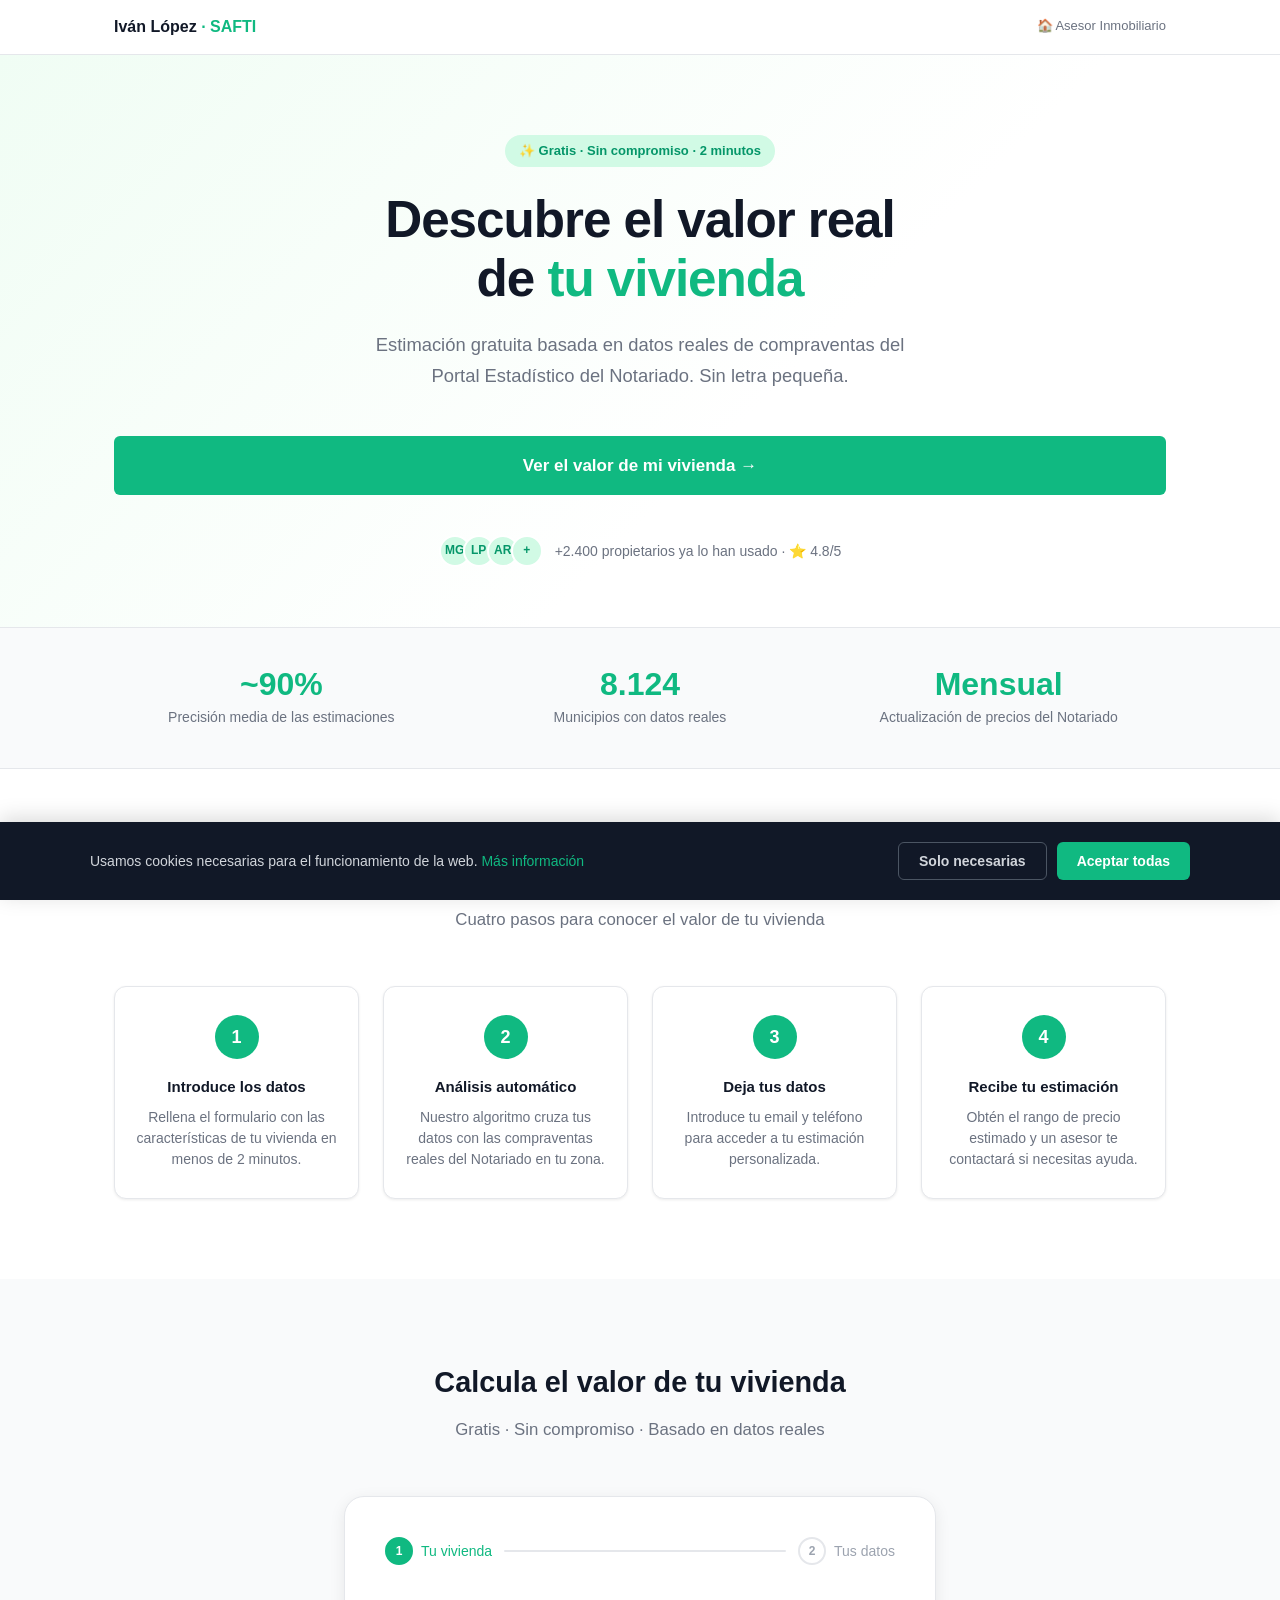
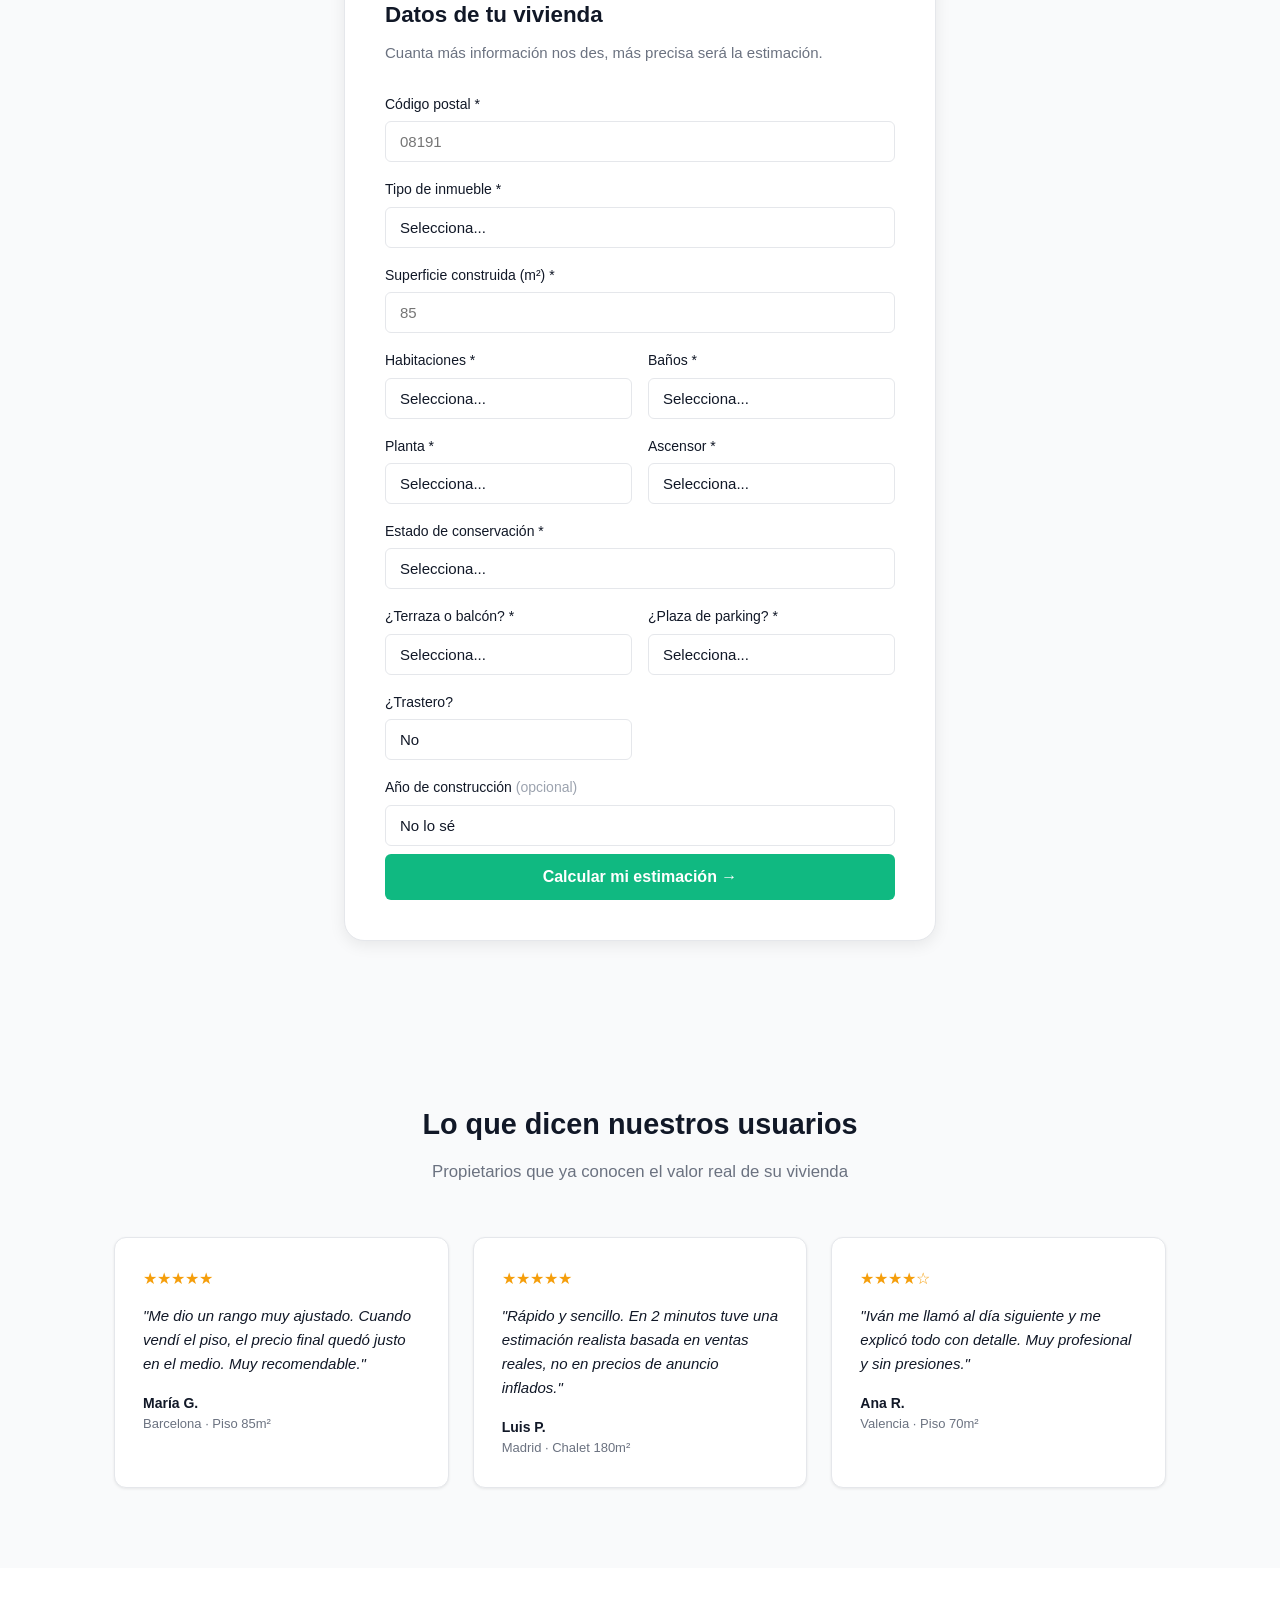
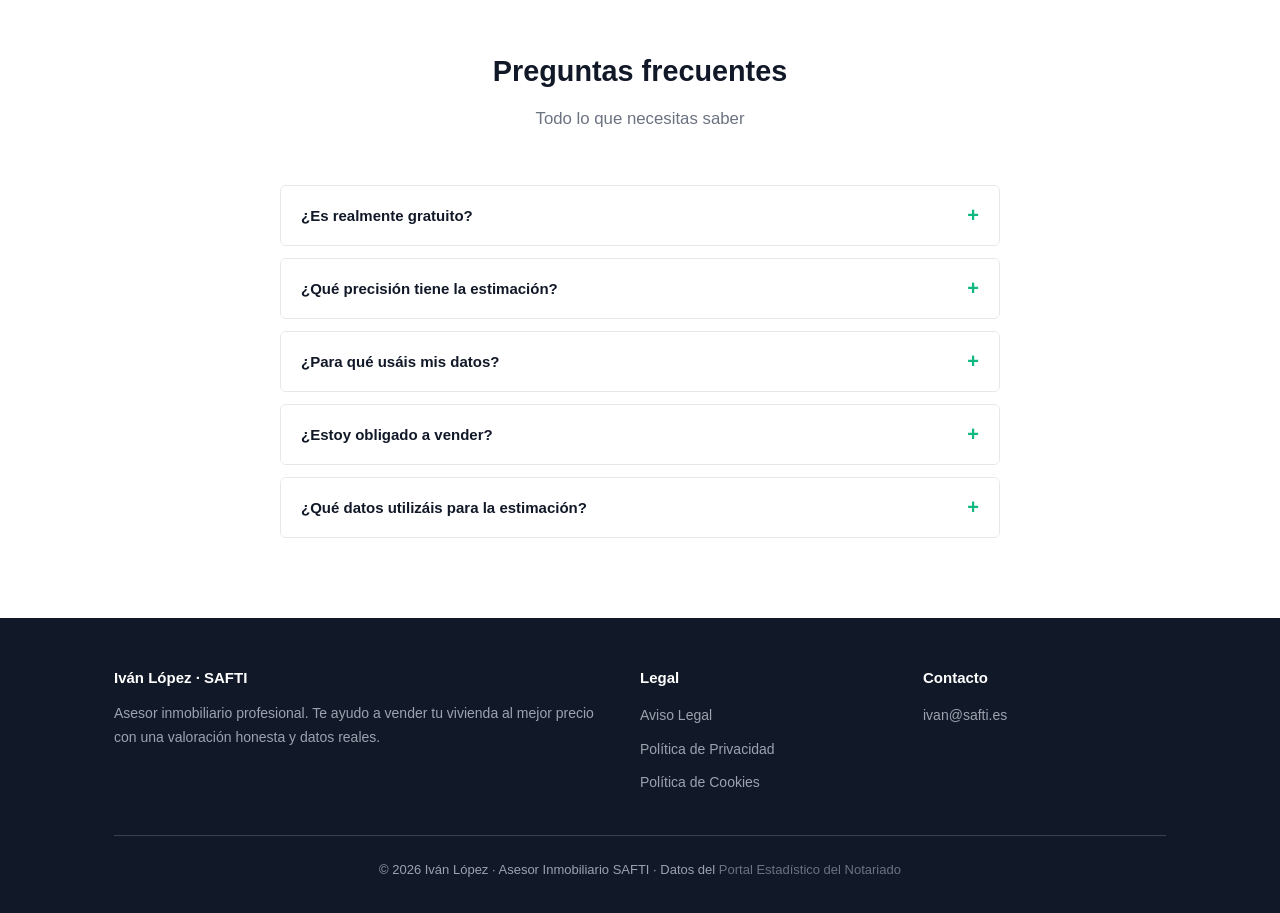
==== index.html @ 861abb60 "Adding Typeform from style" ====
<!DOCTYPE html>
<html lang="es">
<head>
    <meta charset="UTF-8">
    <meta name="viewport" content="width=device-width, initial-scale=1.0">
    <title>¿Cuánto vale tu vivienda? — Calculadora gratuita · Iván López SAFTI</title>
    <meta name="description" content="Descubre el valor real de tu vivienda en 2 minutos. Estimación gratuita basada en datos reales del Portal Estadístico del Notariado.">
    <link rel="stylesheet" href="css/styles.css">
    <link rel="icon" href="data:image/svg+xml,<svg xmlns=%22http://www.w3.org/2000/svg%22 viewBox=%220 0 100 100%22><rect width=%22100%22 height=%22100%22 rx=%2212%22 fill=%22%2310b981%22/><text x=%2250%22 y=%2272%22 font-size=%2262%22 text-anchor=%22middle%22 fill=%22white%22 font-family=%22system-ui%22>⌂</text></svg>" type="image/svg+xml">
    <link rel="shortcut icon" href="data:image/svg+xml,<svg xmlns=%22http://www.w3.org/2000/svg%22 viewBox=%220 0 100 100%22><rect width=%22100%22 height=%22100%22 rx=%2212%22 fill=%22%2310b981%22/><text x=%2250%22 y=%2272%22 font-size=%2262%22 text-anchor=%22middle%22 fill=%22white%22 font-family=%22system-ui%22>⌂</text></svg>" type="image/svg+xml">
</head>
<body>

    <!-- HEADER -->
    <header class="header">
        <div class="container">
            <div class="header__inner">
                <div class="header__logo">Iván López <span>· SAFTI</span></div>
                <div class="header__badge">🏠 Asesor Inmobiliario</div>
            </div>
        </div>
    </header>

    <!-- HERO -->
    <section class="hero">
        <div class="container">
            <div class="hero__badge">✨ Gratis · Sin compromiso · 2 minutos</div>
            <h1 class="hero__titulo">Descubre el valor real<br>de <span>tu vivienda</span></h1>
            <p class="hero__subtitulo">Estimación gratuita basada en datos reales de compraventas del Portal Estadístico del Notariado. Sin letra pequeña.</p>
            <div class="hero__cta">
                <a href="typeform.html" class="btn btn--primary btn--lg">Ver el valor de mi vivienda →</a>
            </div>
            <div class="hero__social">
                <div class="hero__avatares">
                    <div class="hero__avatar">MG</div>
                    <div class="hero__avatar">LP</div>
                    <div class="hero__avatar">AR</div>
                    <div class="hero__avatar">+</div>
                </div>
                <span>+2.400 propietarios ya lo han usado · ⭐ 4.8/5</span>
            </div>
        </div>
    </section>

    <!-- STATS -->
    <section class="stats">
        <div class="container">
            <div class="stats__grid">
                <div>
                    <div class="stats__numero">~90%</div>
                    <div class="stats__label">Precisión media de las estimaciones</div>
                </div>
                <div>
                    <div class="stats__numero">8.124</div>
                    <div class="stats__label">Municipios con datos reales</div>
                </div>
                <div>
                    <div class="stats__numero">Mensual</div>
                    <div class="stats__label">Actualización de precios del Notariado</div>
                </div>
            </div>
        </div>
    </section>

    <!-- CÓMO FUNCIONA -->
    <section class="como-funciona">
        <div class="container">
            <h2 class="section__titulo">¿Cómo funciona?</h2>
            <p class="section__subtitulo">Cuatro pasos para conocer el valor de tu vivienda</p>
            <div class="pasos__grid">
                <div class="paso">
                    <div class="paso__numero">1</div>
                    <div class="paso__titulo">Introduce los datos</div>
                    <p class="paso__texto">Rellena el formulario con las características de tu vivienda en menos de 2 minutos.</p>
                </div>
                <div class="paso">
                    <div class="paso__numero">2</div>
                    <div class="paso__titulo">Análisis automático</div>
                    <p class="paso__texto">Nuestro algoritmo cruza tus datos con las compraventas reales del Notariado en tu zona.</p>
                </div>
                <div class="paso">
                    <div class="paso__numero">3</div>
                    <div class="paso__titulo">Deja tus datos</div>
                    <p class="paso__texto">Introduce tu email y teléfono para acceder a tu estimación personalizada.</p>
                </div>
                <div class="paso">
                    <div class="paso__numero">4</div>
                    <div class="paso__titulo">Recibe tu estimación</div>
                    <p class="paso__texto">Obtén el rango de precio estimado y un asesor te contactará si necesitas ayuda.</p>
                </div>
            </div>
        </div>
    </section>

    <!-- FORMULARIO -->
    <section class="formulario-section" id="calculadora">
        <div class="container--narrow">
            <h2 class="section__titulo">Calcula el valor de tu vivienda</h2>
            <p class="section__subtitulo">Gratis · Sin compromiso · Basado en datos reales</p>

            <div class="form-card">

                <!-- Barra de progreso -->
                <div class="form__progress">
                    <div class="form__progress-step active" id="progress-step-1">
                        <div class="form__progress-dot">1</div>
                        <span>Tu vivienda</span>
                    </div>
                    <div class="form__progress-line" id="progress-line"></div>
                    <div class="form__progress-step" id="progress-step-2">
                        <div class="form__progress-dot">2</div>
                        <span>Tus datos</span>
                    </div>
                </div>

                <!-- PASO 1 -->
                <div id="paso-1">
                    <h3 class="form__titulo">Datos de tu vivienda</h3>
                    <p class="form__subtitulo">Cuanta más información nos des, más precisa será la estimación.</p>

                    <form id="form-calculadora" novalidate>
                        <div class="form__grid">

                            <div class="form__grupo form__grid--full">
                                <label class="form__label" for="cp">Código postal *</label>
                                <input class="form__input" type="text" id="cp" placeholder="08191" maxlength="5" required>
                            </div>

                            <div class="form__grupo form__grid--full">
                                <label class="form__label" for="tipo_inmueble">Tipo de inmueble *</label>
                                <select class="form__select" id="tipo_inmueble" required>
                                    <option value="">Selecciona...</option>
                                    <option value="14">Piso / Apartamento</option>
                                    <option value="15">Casa / Chalet</option>
                                </select>
                            </div>

                            <div class="form__grupo form__grid--full">
                                <label class="form__label" for="superficie">Superficie construida (m²) *</label>
                                <input class="form__input" type="number" id="superficie" placeholder="85" min="25" max="500" required>
                            </div>

                            <div class="form__grupo">
                                <label class="form__label" for="habitaciones">Habitaciones *</label>
                                <select class="form__select" id="habitaciones" required>
                                    <option value="">Selecciona...</option>
                                    <option value="1">1</option>
                                    <option value="2">2</option>
                                    <option value="3">3</option>
                                    <option value="4">4</option>
                                    <option value="5">5+</option>
                                </select>
                            </div>

                            <div class="form__grupo">
                                <label class="form__label" for="banos">Baños *</label>
                                <select class="form__select" id="banos" required>
                                    <option value="">Selecciona...</option>
                                    <option value="1">1</option>
                                    <option value="2">2</option>
                                    <option value="3">3+</option>
                                </select>
                            </div>

                            <div class="form__grupo">
                                <label class="form__label" for="planta">Planta *</label>
                                <select class="form__select" id="planta" required>
                                    <option value="">Selecciona...</option>
                                    <option value="bajo">Bajo / Entresuelo</option>
                                    <option value="1-2">1ª - 2ª</option>
                                    <option value="3-5">3ª - 5ª</option>
                                    <option value="6+">6ª o superior</option>
                                    <option value="atico">Ático</option>
                                </select>
                            </div>

                            <div class="form__grupo">
                                <label class="form__label" for="ascensor">Ascensor *</label>
                                <select class="form__select" id="ascensor" required>
                                    <option value="">Selecciona...</option>
                                    <option value="true">Sí</option>
                                    <option value="false">No</option>
                                </select>
                            </div>

                            <div class="form__grupo form__grid--full">
                                <label class="form__label" for="estado">Estado de conservación *</label>
                                <select class="form__select" id="estado" required>
                                    <option value="">Selecciona...</option>
                                    <option value="a_reformar">A reformar</option>
                                    <option value="bueno">Bueno</option>
                                    <option value="muy_bueno">Muy bueno</option>
                                    <option value="a_estrenar">A estrenar / Reforma reciente</option>
                                </select>
                            </div>

                            <div class="form__grupo">
                                <label class="form__label" for="tiene_terraza">¿Terraza o balcón? *</label>
                                <select class="form__select" id="tiene_terraza" required>
                                    <option value="">Selecciona...</option>
                                    <option value="false">No</option>
                                    <option value="true">Sí</option>
                                </select>
                            </div>

                            <div class="form__grupo" id="grupo_m2_terraza" style="display:none">
                                <label class="form__label" for="m2_terraza">m² de terraza</label>
                                <input class="form__input" type="number" id="m2_terraza" placeholder="14" min="1">
                            </div>

                            <div class="form__grupo">
                                <label class="form__label" for="tiene_parking">¿Plaza de parking? *</label>
                                <select class="form__select" id="tiene_parking" required>
                                    <option value="">Selecciona...</option>
                                    <option value="false">No</option>
                                    <option value="true">Sí</option>
                                </select>
                            </div>

                            <div class="form__grupo">
                                <label class="form__label" for="tiene_trastero">¿Trastero?</label>
                                <select class="form__select" id="tiene_trastero">
                                    <option value="false">No</option>
                                    <option value="true">Sí</option>
                                </select>
                            </div>

                            <div class="form__grupo form__grid--full">
                                <label class="form__label" for="anio">Año de construcción <span class="form__opcional">(opcional)</span></label>
                                <select class="form__select" id="anio">
                                    <option value="">No lo sé</option>
                                    <option value="pre1960">Anterior a 1960</option>
                                    <option value="1960_79">1960 – 1979</option>
                                    <option value="1980_99">1980 – 1999</option>
                                    <option value="2000_2015">2000 – 2015</option>
                                    <option value="post2015">Posterior a 2015</option>
                                </select>
                            </div>

                        </div>

                        <button class="btn btn--primary" type="submit">
                            Calcular mi estimación →
                        </button>

                    </form>
                </div>

                <!-- PASO 2 -->
                <div id="paso-2" style="display:none">
                    <h3 class="form__titulo">🎉 ¡Tu estimación está lista!</h3>
                    <p class="form__subtitulo">Introduce tus datos para ver el valor de tu vivienda.</p>

                    <form id="form-lead" novalidate>
                        <div class="form__grid">

                            <div class="form__grupo form__grid--full">
                                <label class="form__label" for="nombre">Nombre *</label>
                                <input class="form__input" type="text" id="nombre" placeholder="Tu nombre" required>
                            </div>

                            <div class="form__grupo form__grid--full">
                                <label class="form__label" for="email">Email *</label>
                                <input class="form__input" type="email" id="email" placeholder="tu@email.com" required>
                            </div>

                            <div class="form__grupo form__grid--full">
                                <label class="form__label" for="telefono">Teléfono *</label>
                                <input class="form__input" type="tel" id="telefono" placeholder="600 000 000" required>
                            </div>

                            <div class="form__grupo form__grid--full">
                                <div class="form__checkbox-grupo">
                                    <input class="form__checkbox" type="checkbox" id="rgpd" required>
                                    <label class="form__checkbox-label" for="rgpd">
                                        Acepto la <a href="legal.html" target="_blank">política de privacidad</a> y que Iván López me contacte con mi valoración.
                                    </label>
                                </div>
                            </div>

                        </div>

                        <button class="btn btn--primary" type="submit">
                            Ver mi estimación →
                        </button>

                    </form>
                </div>

            </div>
        </div>
    </section>

    <!-- TESTIMONIOS -->
    <section class="testimonios">
        <div class="container">
            <h2 class="section__titulo">Lo que dicen nuestros usuarios</h2>
            <p class="section__subtitulo">Propietarios que ya conocen el valor real de su vivienda</p>
            <div class="testimonios__grid">
                <div class="testimonio">
                    <div class="testimonio__estrellas">★★★★★</div>
                    <p class="testimonio__texto">"Me dio un rango muy ajustado. Cuando vendí el piso, el precio final quedó justo en el medio. Muy recomendable."</p>
                    <div class="testimonio__autor">María G.</div>
                    <div class="testimonio__lugar">Barcelona · Piso 85m²</div>
                </div>
                <div class="testimonio">
                    <div class="testimonio__estrellas">★★★★★</div>
                    <p class="testimonio__texto">"Rápido y sencillo. En 2 minutos tuve una estimación realista basada en ventas reales, no en precios de anuncio inflados."</p>
                    <div class="testimonio__autor">Luis P.</div>
                    <div class="testimonio__lugar">Madrid · Chalet 180m²</div>
                </div>
                <div class="testimonio">
                    <div class="testimonio__estrellas">★★★★☆</div>
                    <p class="testimonio__texto">"Iván me llamó al día siguiente y me explicó todo con detalle. Muy profesional y sin presiones."</p>
                    <div class="testimonio__autor">Ana R.</div>
                    <div class="testimonio__lugar">Valencia · Piso 70m²</div>
                </div>
            </div>
        </div>
    </section>

    <!-- FAQ -->
    <section class="faq">
        <div class="container">
            <h2 class="section__titulo">Preguntas frecuentes</h2>
            <p class="section__subtitulo">Todo lo que necesitas saber</p>
            <div class="faq__lista">

                <div class="faq__item">
                    <button class="faq__pregunta">
                        ¿Es realmente gratuito?
                        <span class="faq__icono">+</span>
                    </button>
                    <div class="faq__respuesta">Sí, completamente gratuito y sin compromiso. No tendrás que contratar ningún servicio ni pagar nada para ver tu estimación.</div>
                </div>

                <div class="faq__item">
                    <button class="faq__pregunta">
                        ¿Qué precisión tiene la estimación?
                        <span class="faq__icono">+</span>
                    </button>
                    <div class="faq__respuesta">La estimación tiene una precisión media del 90% basada en precios reales de compraventas notariales. El rango de precio mostrado recoge entre el 85-95% de los casos reales en tu zona.</div>
                </div>

                <div class="faq__item">
                    <button class="faq__pregunta">
                        ¿Para qué usáis mis datos?
                        <span class="faq__icono">+</span>
                    </button>
                    <div class="faq__respuesta">Únicamente para enviarte tu estimación y, si lo deseas, para que Iván pueda contactarte con una valoración profesional gratuita. No cedemos datos a terceros.</div>
                </div>

                <div class="faq__item">
                    <button class="faq__pregunta">
                        ¿Estoy obligado a vender?
                        <span class="faq__icono">+</span>
                    </button>
                    <div class="faq__respuesta">En absoluto. Muchos propietarios simplemente quieren saber cuánto vale su vivienda por curiosidad o para planificar el futuro. No hay ningún compromiso.</div>
                </div>

                <div class="faq__item">
                    <button class="faq__pregunta">
                        ¿Qué datos utilizáis para la estimación?
                        <span class="faq__icono">+</span>
                    </button>
                    <div class="faq__respuesta">Utilizamos los datos reales de compraventas del Portal Estadístico del Notariado, actualizados mensualmente. Son precios reales de cierre, no precios de oferta.</div>
                </div>

            </div>
        </div>
    </section>

    <!-- FOOTER -->
    <footer class="footer">
        <div class="container">
            <div class="footer__grid">
                <div>
                    <div class="footer__titulo">Iván López · SAFTI</div>
                    <p class="footer__texto">Asesor inmobiliario profesional. Te ayudo a vender tu vivienda al mejor precio con una valoración honesta y datos reales.</p>
                </div>
                <div>
                    <div class="footer__titulo">Legal</div>
                    <ul class="footer__links">
                        <li><a href="legal.html#aviso">Aviso Legal</a></li>
                        <li><a href="legal.html#privacidad">Política de Privacidad</a></li>
                        <li><a href="legal.html#cookies">Política de Cookies</a></li>
                    </ul>
                </div>
                <div>
                    <div class="footer__titulo">Contacto</div>
                    <ul class="footer__links">
                        <li><a href="mailto:ivan@safti.es">ivan@safti.es</a></li>
                    </ul>
                </div>
            </div>
            <div class="footer__bottom">
                <p>© 2026 Iván López · Asesor Inmobiliario SAFTI · Datos del <a href="https://penotariado.com" target="_blank" style="color:#6b7280">Portal Estadístico del Notariado</a></p>
            </div>
        </div>
    </footer>

    <!-- BANNER COOKIES -->
    <div class="cookies-banner" id="cookies-banner">
        <div class="cookies-banner__inner">
            <p class="cookies-banner__texto">
                Usamos cookies necesarias para el funcionamiento de la web.
                <a href="legal.html#cookies" style="color:#10b981">Más información</a>
            </p>
            <div class="cookies-banner__botones">
                <button class="btn--cookies-reject" onclick="rechazarCookies()">Solo necesarias</button>
                <button class="btn--cookies-accept" onclick="aceptarCookies()">Aceptar todas</button>
            </div>
        </div>
    </div>

    <script src="js/algoritmo.js"></script>
    <script src="js/calculadora.js"></script>
    <script src="js/supabase.js"></script>
    <script src="js/cookies.js"></script>

</body>
</html>
---- css/styles.css ----
/* ─── RESET Y VARIABLES ──────────────────────────────────────────────────────── */

*, *::before, *::after {
    box-sizing: border-box;
    margin: 0;
    padding: 0;
}

:root {
    --primary:        #10b981;
    --primary-dark:   #059669;
    --primary-light:  #d1fae5;
    --text:           #111827;
    --text-muted:     #6b7280;
    --text-light:     #9ca3af;
    --border:         #e5e7eb;
    --bg:             #f9fafb;
    --white:          #ffffff;
    --warning-bg:     #fffbeb;
    --warning:        #92400e;
    --radius-sm:      6px;
    --radius:         12px;
    --radius-lg:      20px;
    --shadow-sm:      0 1px 3px rgba(0,0,0,0.08);
    --shadow:         0 4px 16px rgba(0,0,0,0.08);
    --shadow-lg:      0 8px 32px rgba(0,0,0,0.12);
}

body {
    font-family: -apple-system, BlinkMacSystemFont, 'Segoe UI', 'Inter', sans-serif;
    font-size: 16px;
    line-height: 1.6;
    color: var(--text);
    background: var(--white);
}

a { color: var(--primary); text-decoration: none; }
a:hover { text-decoration: underline; }

/* ─── LAYOUT ─────────────────────────────────────────────────────────────────── */

.container {
    max-width: 1100px;
    margin: 0 auto;
    padding: 0 24px;
}

.container--narrow {
    max-width: 640px;
    margin: 0 auto;
    padding: 0 24px;
}

/* ─── HEADER ─────────────────────────────────────────────────────────────────── */

.header {
    position: sticky;
    top: 0;
    z-index: 100;
    background: var(--white);
    border-bottom: 1px solid var(--border);
    padding: 14px 0;
}

.header__inner {
    display: flex;
    align-items: center;
    justify-content: space-between;
}

.header__logo {
    font-weight: 700;
    font-size: 16px;
    color: var(--text);
}

.header__logo span {
    color: var(--primary);
}

.header__badge {
    font-size: 13px;
    color: var(--text-muted);
}

/* ─── HERO ───────────────────────────────────────────────────────────────────── */

.hero {
    background: linear-gradient(135deg, #f0fdf4 0%, #ffffff 60%);
    padding: 80px 0 60px;
    text-align: center;
}

.hero__badge {
    display: inline-flex;
    align-items: center;
    gap: 6px;
    background: var(--primary-light);
    color: var(--primary-dark);
    font-size: 13px;
    font-weight: 600;
    padding: 6px 14px;
    border-radius: 999px;
    margin-bottom: 24px;
}

.hero__titulo {
    font-size: clamp(2rem, 5vw, 3.2rem);
    font-weight: 800;
    line-height: 1.15;
    margin-bottom: 20px;
    letter-spacing: -0.02em;
}

.hero__titulo span {
    color: var(--primary);
}

.hero__subtitulo {
    font-size: 1.15rem;
    color: var(--text-muted);
    max-width: 560px;
    margin: 0 auto 36px;
    line-height: 1.7;
}

.hero__cta {
    margin-bottom: 40px;
}

.hero__social {
    display: flex;
    align-items: center;
    justify-content: center;
    gap: 12px;
    font-size: 14px;
    color: var(--text-muted);
}

.hero__avatares {
    display: flex;
}

.hero__avatar {
    width: 32px;
    height: 32px;
    border-radius: 50%;
    border: 2px solid var(--white);
    background: var(--primary-light);
    color: var(--primary-dark);
    font-size: 12px;
    font-weight: 700;
    display: flex;
    align-items: center;
    justify-content: center;
    margin-left: -8px;
}

.hero__avatar:first-child { margin-left: 0; }

/* ─── STATS ──────────────────────────────────────────────────────────────────── */

.stats {
    padding: 40px 0;
    border-top: 1px solid var(--border);
    border-bottom: 1px solid var(--border);
    background: var(--bg);
}

.stats__grid {
    display: grid;
    grid-template-columns: repeat(3, 1fr);
    gap: 24px;
    text-align: center;
}

.stats__numero {
    font-size: 2rem;
    font-weight: 800;
    color: var(--primary);
    line-height: 1;
    margin-bottom: 6px;
}

.stats__label {
    font-size: 14px;
    color: var(--text-muted);
}

/* ─── CÓMO FUNCIONA ──────────────────────────────────────────────────────────── */

.como-funciona {
    padding: 80px 0;
}

.section__titulo {
    font-size: 1.8rem;
    font-weight: 700;
    text-align: center;
    margin-bottom: 12px;
}

.section__subtitulo {
    text-align: center;
    color: var(--text-muted);
    margin-bottom: 52px;
    font-size: 1.05rem;
}

.pasos__grid {
    display: grid;
    grid-template-columns: repeat(4, 1fr);
    gap: 24px;
    position: relative;
}

.paso {
    text-align: center;
    padding: 28px 20px;
    background: var(--white);
    border: 1px solid var(--border);
    border-radius: var(--radius);
    box-shadow: var(--shadow-sm);
}

.paso__numero {
    width: 44px;
    height: 44px;
    border-radius: 50%;
    background: var(--primary);
    color: var(--white);
    font-weight: 700;
    font-size: 18px;
    display: flex;
    align-items: center;
    justify-content: center;
    margin: 0 auto 16px;
}

.paso__titulo {
    font-weight: 600;
    font-size: 15px;
    margin-bottom: 8px;
}

.paso__texto {
    font-size: 14px;
    color: var(--text-muted);
    line-height: 1.5;
}

/* ─── FORMULARIO ─────────────────────────────────────────────────────────────── */

.formulario-section {
    padding: 80px 0;
    background: var(--bg);
}

.form-card {
    background: var(--white);
    border: 1px solid var(--border);
    border-radius: var(--radius-lg);
    padding: 40px;
    box-shadow: var(--shadow);
}

.form__progress {
    display: flex;
    align-items: center;
    gap: 12px;
    margin-bottom: 32px;
}

.form__progress-step {
    display: flex;
    align-items: center;
    gap: 8px;
    font-size: 14px;
    font-weight: 500;
    color: var(--text-light);
}

.form__progress-step.active {
    color: var(--primary);
}

.form__progress-step.done {
    color: var(--primary-dark);
}

.form__progress-dot {
    width: 28px;
    height: 28px;
    border-radius: 50%;
    border: 2px solid var(--border);
    display: flex;
    align-items: center;
    justify-content: center;
    font-size: 12px;
    font-weight: 700;
}

.form__progress-step.active .form__progress-dot {
    background: var(--primary);
    border-color: var(--primary);
    color: var(--white);
}

.form__progress-step.done .form__progress-dot {
    background: var(--primary-dark);
    border-color: var(--primary-dark);
    color: var(--white);
}

.form__progress-line {
    flex: 1;
    height: 2px;
    background: var(--border);
    border-radius: 999px;
}

.form__progress-line.done {
    background: var(--primary);
}

.form__titulo {
    font-size: 1.4rem;
    font-weight: 700;
    margin-bottom: 8px;
}

.form__subtitulo {
    color: var(--text-muted);
    margin-bottom: 28px;
    font-size: 15px;
}

.form__grid {
    display: grid;
    grid-template-columns: 1fr 1fr;
    gap: 16px;
}

.form__grid--full {
    grid-column: 1 / -1;
}

.form__grupo {
    display: flex;
    flex-direction: column;
    gap: 6px;
}

.form__label {
    font-size: 14px;
    font-weight: 500;
    color: var(--text);
}

.form__opcional {
    color: var(--text-light);
    font-weight: 400;
}

.form__input,
.form__select {
    width: 100%;
    padding: 11px 14px;
    border: 1.5px solid var(--border);
    border-radius: var(--radius-sm);
    font-size: 15px;
    color: var(--text);
    background: var(--white);
    transition: border-color 0.15s, box-shadow 0.15s;
    appearance: none;
}

.form__input:focus,
.form__select:focus {
    outline: none;
    border-color: var(--primary);
    box-shadow: 0 0 0 3px rgba(16,185,129,0.12);
}

.form__checkbox-grupo {
    display: flex;
    gap: 10px;
    align-items: flex-start;
    padding: 14px;
    background: var(--bg);
    border-radius: var(--radius-sm);
    border: 1px solid var(--border);
}

.form__checkbox {
    width: 18px;
    height: 18px;
    flex-shrink: 0;
    margin-top: 2px;
    accent-color: var(--primary);
}

.form__checkbox-label {
    font-size: 13px;
    color: var(--text-muted);
    line-height: 1.5;
}

/* ─── BOTONES ────────────────────────────────────────────────────────────────── */

.btn {
    display: inline-flex;
    align-items: center;
    justify-content: center;
    gap: 8px;
    padding: 14px 28px;
    border-radius: var(--radius-sm);
    font-size: 16px;
    font-weight: 600;
    cursor: pointer;
    border: none;
    transition: all 0.15s;
    text-decoration: none;
}

.btn--primary {
    background: var(--primary);
    color: var(--white);
    width: 100%;
    margin-top: 8px;
}

.btn--primary:hover {
    background: var(--primary-dark);
    transform: translateY(-1px);
    box-shadow: 0 4px 12px rgba(16,185,129,0.3);
    text-decoration: none;
    color: var(--white);
}

.btn--secondary {
    background: var(--white);
    color: var(--text);
    border: 1.5px solid var(--border);
    width: 100%;
    margin-top: 8px;
}

.btn--secondary:hover {
    background: var(--bg);
    text-decoration: none;
    color: var(--text);
}

.btn--whatsapp {
    background: #25d366;
    color: var(--white);
    width: 100%;
    margin-top: 8px;
}

.btn--whatsapp:hover {
    background: #20b858;
    text-decoration: none;
    color: var(--white);
}

.btn--lg {
    padding: 16px 36px;
    font-size: 17px;
    border-radius: var(--radius-sm);
}

/* ─── TESTIMONIOS ────────────────────────────────────────────────────────────── */

.testimonios {
    padding: 80px 0;
    background: var(--bg);
}

.testimonios__grid {
    display: grid;
    grid-template-columns: repeat(3, 1fr);
    gap: 24px;
    margin-top: 48px;
}

.testimonio {
    background: var(--white);
    border: 1px solid var(--border);
    border-radius: var(--radius);
    padding: 28px;
    box-shadow: var(--shadow-sm);
}

.testimonio__estrellas {
    color: #f59e0b;
    font-size: 16px;
    margin-bottom: 12px;
}

.testimonio__texto {
    font-size: 15px;
    color: var(--text);
    line-height: 1.6;
    margin-bottom: 16px;
    font-style: italic;
}

.testimonio__autor {
    font-size: 14px;
    font-weight: 600;
    color: var(--text);
}

.testimonio__lugar {
    font-size: 13px;
    color: var(--text-muted);
}

/* ─── FAQ ────────────────────────────────────────────────────────────────────── */

.faq {
    padding: 80px 0;
}

.faq__lista {
    max-width: 720px;
    margin: 48px auto 0;
    display: flex;
    flex-direction: column;
    gap: 12px;
}

.faq__item {
    border: 1px solid var(--border);
    border-radius: var(--radius-sm);
    overflow: hidden;
}

.faq__pregunta {
    width: 100%;
    text-align: left;
    padding: 18px 20px;
    background: var(--white);
    border: none;
    cursor: pointer;
    font-size: 15px;
    font-weight: 600;
    color: var(--text);
    display: flex;
    justify-content: space-between;
    align-items: center;
    gap: 12px;
}

.faq__pregunta:hover {
    background: var(--bg);
}

.faq__icono {
    font-size: 20px;
    color: var(--primary);
    flex-shrink: 0;
    transition: transform 0.2s;
}

.faq__item.open .faq__icono {
    transform: rotate(45deg);
}

.faq__respuesta {
    display: none;
    padding: 0 20px 18px;
    font-size: 15px;
    color: var(--text-muted);
    line-height: 1.7;
    background: var(--white);
}

.faq__item.open .faq__respuesta {
    display: block;
}

/* ─── RESULTADO ──────────────────────────────────────────────────────────────── */

.resultado-hero {
    background: linear-gradient(135deg, #f0fdf4 0%, #ffffff 60%);
    padding: 60px 0 40px;
    text-align: center;
}

.resultado__emoji {
    font-size: 3rem;
    margin-bottom: 16px;
}

.resultado__titulo {
    font-size: 1.4rem;
    color: var(--text-muted);
    margin-bottom: 8px;
}

.resultado__rango {
    font-size: clamp(1.8rem, 4vw, 2.8rem);
    font-weight: 800;
    color: var(--text);
    margin-bottom: 8px;
    letter-spacing: -0.02em;
}

.resultado__central {
    font-size: 1.1rem;
    color: var(--text-muted);
    margin-bottom: 20px;
}

.resultado__central strong {
    color: var(--primary);
}

.resultado__detalle {
    font-size: 15px;
    color: var(--text-muted);
    margin-bottom: 16px;
}

.resultado__badges {
    display: flex;
    gap: 10px;
    justify-content: center;
    flex-wrap: wrap;
    margin-bottom: 12px;
}

.badge {
    display: inline-flex;
    align-items: center;
    gap: 5px;
    padding: 6px 12px;
    border-radius: 999px;
    font-size: 13px;
    font-weight: 600;
}

.badge--green {
    background: var(--primary-light);
    color: var(--primary-dark);
}

.badge--blue {
    background: #dbeafe;
    color: #1e40af;
}

.badge--warning {
    background: var(--warning-bg);
    color: var(--warning);
}

.resultado__aviso {
    margin-top: 16px;
    padding: 12px 16px;
    background: var(--warning-bg);
    color: var(--warning);
    border-radius: var(--radius-sm);
    font-size: 14px;
    text-align: left;
}

/* ─── CTA RESULTADO ──────────────────────────────────────────────────────────── */

.resultado-cta {
    padding: 40px 0 80px;
}

.cta-card {
    background: var(--white);
    border: 1px solid var(--border);
    border-radius: var(--radius-lg);
    padding: 40px;
    box-shadow: var(--shadow);
    text-align: center;
}

.cta-card__titulo {
    font-size: 1.4rem;
    font-weight: 700;
    margin-bottom: 10px;
}

.cta-card__texto {
    color: var(--text-muted);
    margin-bottom: 28px;
    font-size: 15px;
}

.cta-card__botones {
    display: flex;
    flex-direction: column;
    gap: 10px;
    max-width: 400px;
    margin: 0 auto;
}

.lead__confirmacion {
    background: var(--primary-light);
    color: var(--primary-dark);
    padding: 20px;
    border-radius: var(--radius-sm);
    font-weight: 600;
    text-align: center;
    font-size: 16px;
}

/* ─── FOOTER ─────────────────────────────────────────────────────────────────── */

.footer {
    background: var(--text);
    color: #9ca3af;
    padding: 48px 0 32px;
}

.footer__grid {
    display: grid;
    grid-template-columns: 2fr 1fr 1fr;
    gap: 40px;
    margin-bottom: 40px;
}

.footer__titulo {
    font-size: 15px;
    font-weight: 600;
    color: var(--white);
    margin-bottom: 12px;
}

.footer__texto {
    font-size: 14px;
    line-height: 1.7;
}

.footer__links {
    list-style: none;
    display: flex;
    flex-direction: column;
    gap: 8px;
}

.footer__links a {
    color: #9ca3af;
    font-size: 14px;
}

.footer__links a:hover {
    color: var(--white);
    text-decoration: none;
}

.footer__bottom {
    border-top: 1px solid #374151;
    padding-top: 24px;
    font-size: 13px;
    text-align: center;
}

/* ─── BANNER COOKIES ─────────────────────────────────────────────────────────── */

.cookies-banner {
    position: fixed;
    bottom: 0;
    left: 0;
    right: 0;
    background: var(--text);
    color: var(--white);
    padding: 20px 24px;
    z-index: 1000;
    box-shadow: 0 -4px 20px rgba(0,0,0,0.15);
    display: none;
}

.cookies-banner.visible {
    display: block;
}

.cookies-banner__inner {
    max-width: 1100px;
    margin: 0 auto;
    display: flex;
    align-items: center;
    gap: 24px;
    flex-wrap: wrap;
}

.cookies-banner__texto {
    flex: 1;
    font-size: 14px;
    color: #d1d5db;
    min-width: 200px;
}

.cookies-banner__botones {
    display: flex;
    gap: 10px;
    flex-shrink: 0;
}

.btn--cookies-accept {
    background: var(--primary);
    color: var(--white);
    padding: 10px 20px;
    border-radius: var(--radius-sm);
    font-size: 14px;
    font-weight: 600;
    border: none;
    cursor: pointer;
}

.btn--cookies-reject {
    background: transparent;
    color: #d1d5db;
    padding: 10px 20px;
    border-radius: var(--radius-sm);
    font-size: 14px;
    font-weight: 600;
    border: 1px solid #4b5563;
    cursor: pointer;
}

/* ─── RESPONSIVE ─────────────────────────────────────────────────────────────── */

@media (max-width: 768px) {
    .hero { padding: 60px 0 40px; }
    .pasos__grid { grid-template-columns: 1fr 1fr; }
    .stats__grid { grid-template-columns: 1fr; gap: 16px; }
    .testimonios__grid { grid-template-columns: 1fr; }
    .footer__grid { grid-template-columns: 1fr; gap: 28px; }
    .form__grid { grid-template-columns: 1fr; }
    .form-card { padding: 24px 20px; }
}

@media (max-width: 480px) {
    .pasos__grid { grid-template-columns: 1fr; }
    .hero__titulo { font-size: 1.8rem; }
    .resultado__rango { font-size: 1.6rem; }
    .cookies-banner__inner { flex-direction: column; align-items: flex-start; }
}

/* ─── SPINNER ────────────────────────────────────────────────────────────────── */

.btn--loading {
    position: relative;
    color: transparent !important;
    pointer-events: none;
}

.btn--loading::after {
    content: '';
    position: absolute;
    width: 18px;
    height: 18px;
    top: 50%;
    left: 50%;
    transform: translate(-50%, -50%);
    border: 2px solid rgba(255,255,255,0.4);
    border-top-color: white;
    border-radius: 50%;
    animation: spin 0.7s linear infinite;
}

@keyframes spin {
    to { transform: translate(-50%, -50%) rotate(360deg); }
}
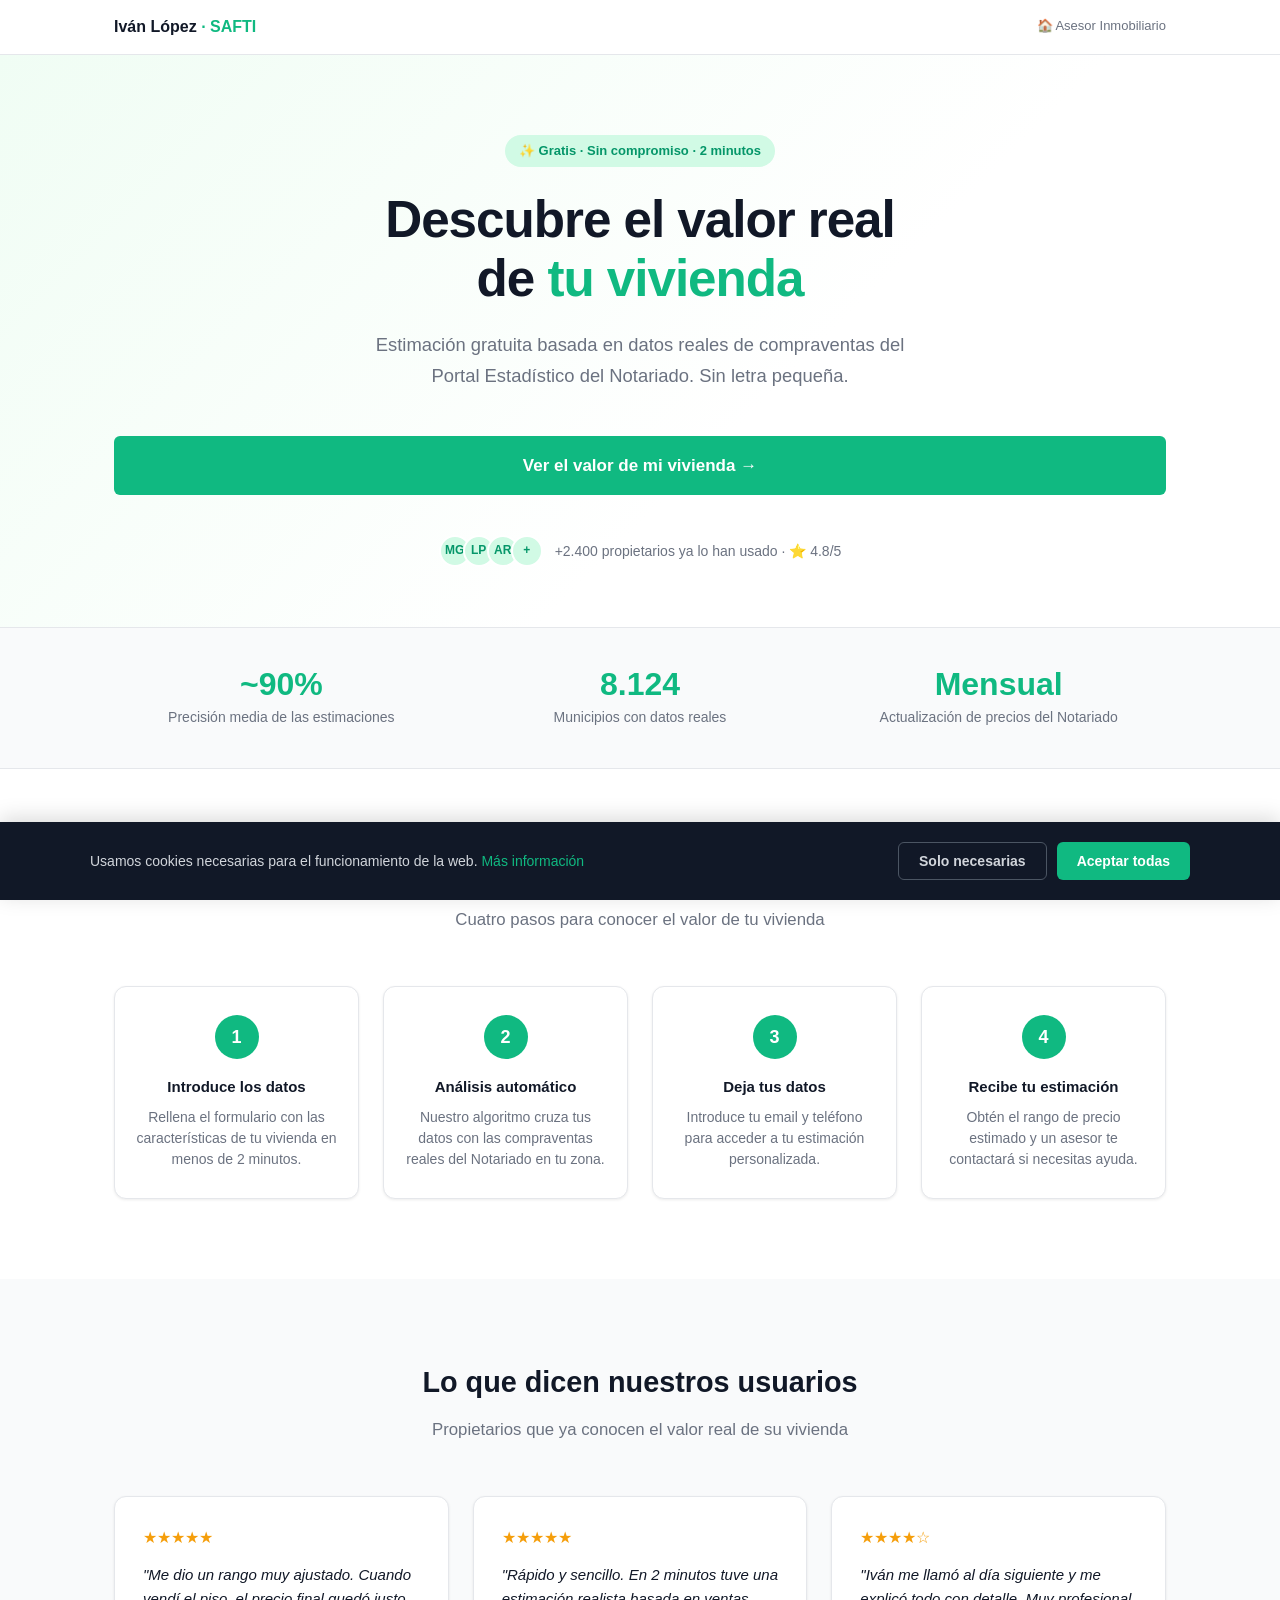
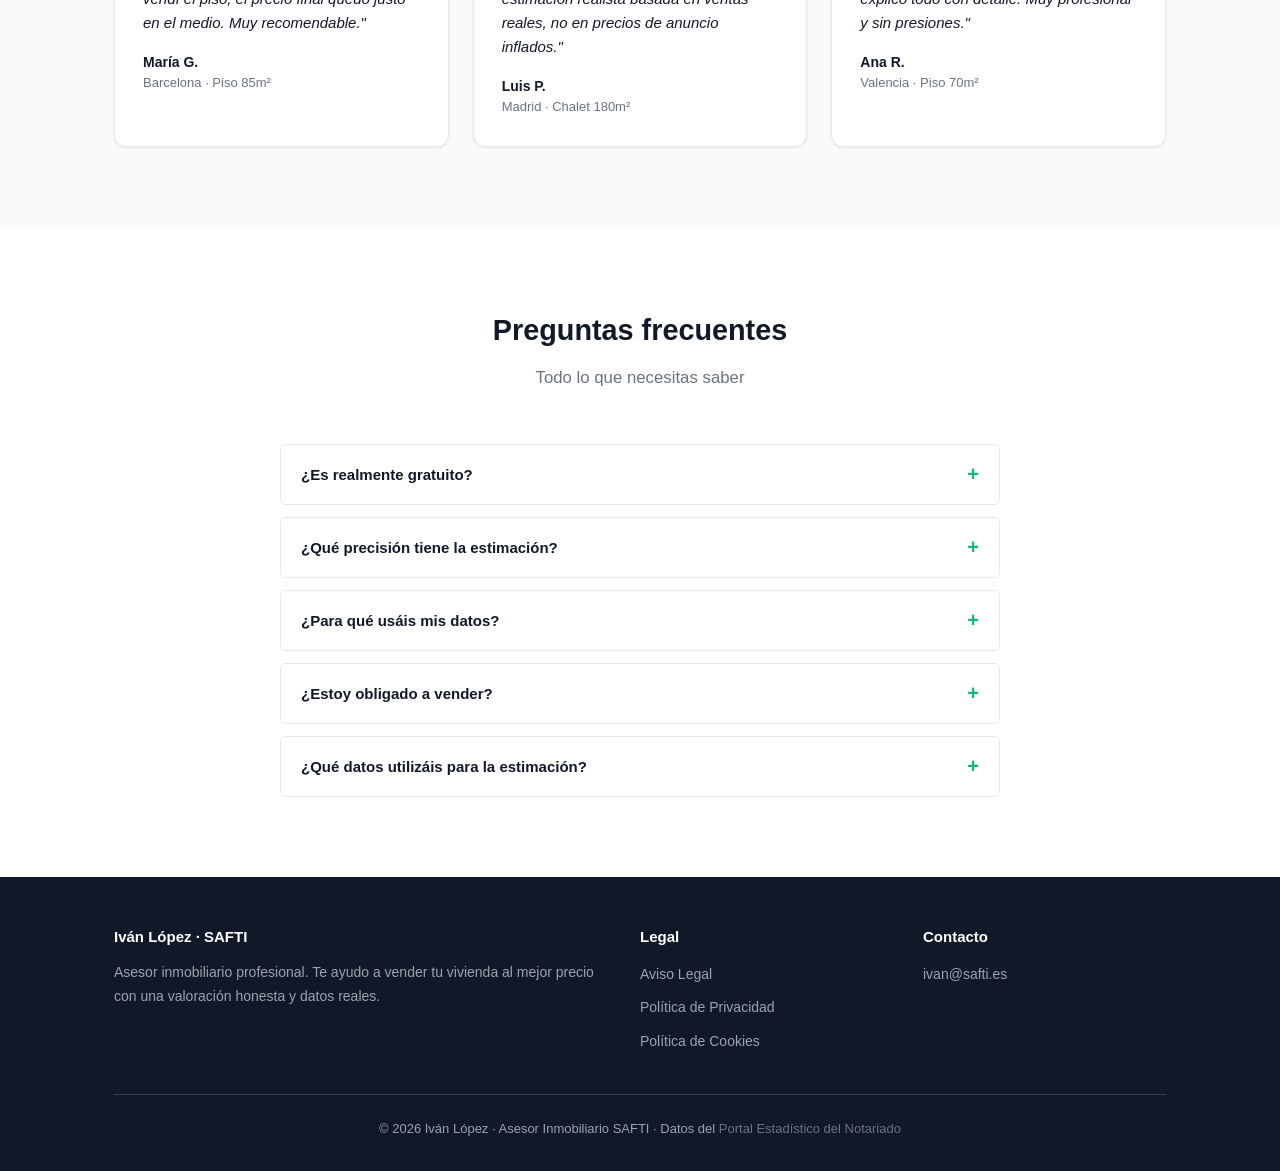
==== commit 5367f933: "Solving UX issues" ====
--- a/index.html
+++ b/index.html
@@ -91,206 +91,7 @@
             </div>
         </div>
     </section>
-
-    <!-- FORMULARIO -->
-    <section class="formulario-section" id="calculadora">
-        <div class="container--narrow">
-            <h2 class="section__titulo">Calcula el valor de tu vivienda</h2>
-            <p class="section__subtitulo">Gratis · Sin compromiso · Basado en datos reales</p>
-
-            <div class="form-card">
-
-                <!-- Barra de progreso -->
-                <div class="form__progress">
-                    <div class="form__progress-step active" id="progress-step-1">
-                        <div class="form__progress-dot">1</div>
-                        <span>Tu vivienda</span>
-                    </div>
-                    <div class="form__progress-line" id="progress-line"></div>
-                    <div class="form__progress-step" id="progress-step-2">
-                        <div class="form__progress-dot">2</div>
-                        <span>Tus datos</span>
-                    </div>
-                </div>
-
-                <!-- PASO 1 -->
-                <div id="paso-1">
-                    <h3 class="form__titulo">Datos de tu vivienda</h3>
-                    <p class="form__subtitulo">Cuanta más información nos des, más precisa será la estimación.</p>
-
-                    <form id="form-calculadora" novalidate>
-                        <div class="form__grid">
-
-                            <div class="form__grupo form__grid--full">
-                                <label class="form__label" for="cp">Código postal *</label>
-                                <input class="form__input" type="text" id="cp" placeholder="08191" maxlength="5" required>
-                            </div>
-
-                            <div class="form__grupo form__grid--full">
-                                <label class="form__label" for="tipo_inmueble">Tipo de inmueble *</label>
-                                <select class="form__select" id="tipo_inmueble" required>
-                                    <option value="">Selecciona...</option>
-                                    <option value="14">Piso / Apartamento</option>
-                                    <option value="15">Casa / Chalet</option>
-                                </select>
-                            </div>
-
-                            <div class="form__grupo form__grid--full">
-                                <label class="form__label" for="superficie">Superficie construida (m²) *</label>
-                                <input class="form__input" type="number" id="superficie" placeholder="85" min="25" max="500" required>
-                            </div>
-
-                            <div class="form__grupo">
-                                <label class="form__label" for="habitaciones">Habitaciones *</label>
-                                <select class="form__select" id="habitaciones" required>
-                                    <option value="">Selecciona...</option>
-                                    <option value="1">1</option>
-                                    <option value="2">2</option>
-                                    <option value="3">3</option>
-                                    <option value="4">4</option>
-                                    <option value="5">5+</option>
-                                </select>
-                            </div>
-
-                            <div class="form__grupo">
-                                <label class="form__label" for="banos">Baños *</label>
-                                <select class="form__select" id="banos" required>
-                                    <option value="">Selecciona...</option>
-                                    <option value="1">1</option>
-                                    <option value="2">2</option>
-                                    <option value="3">3+</option>
-                                </select>
-                            </div>
-
-                            <div class="form__grupo">
-                                <label class="form__label" for="planta">Planta *</label>
-                                <select class="form__select" id="planta" required>
-                                    <option value="">Selecciona...</option>
-                                    <option value="bajo">Bajo / Entresuelo</option>
-                                    <option value="1-2">1ª - 2ª</option>
-                                    <option value="3-5">3ª - 5ª</option>
-                                    <option value="6+">6ª o superior</option>
-                                    <option value="atico">Ático</option>
-                                </select>
-                            </div>
-
-                            <div class="form__grupo">
-                                <label class="form__label" for="ascensor">Ascensor *</label>
-                                <select class="form__select" id="ascensor" required>
-                                    <option value="">Selecciona...</option>
-                                    <option value="true">Sí</option>
-                                    <option value="false">No</option>
-                                </select>
-                            </div>
-
-                            <div class="form__grupo form__grid--full">
-                                <label class="form__label" for="estado">Estado de conservación *</label>
-                                <select class="form__select" id="estado" required>
-                                    <option value="">Selecciona...</option>
-                                    <option value="a_reformar">A reformar</option>
-                                    <option value="bueno">Bueno</option>
-                                    <option value="muy_bueno">Muy bueno</option>
-                                    <option value="a_estrenar">A estrenar / Reforma reciente</option>
-                                </select>
-                            </div>
-
-                            <div class="form__grupo">
-                                <label class="form__label" for="tiene_terraza">¿Terraza o balcón? *</label>
-                                <select class="form__select" id="tiene_terraza" required>
-                                    <option value="">Selecciona...</option>
-                                    <option value="false">No</option>
-                                    <option value="true">Sí</option>
-                                </select>
-                            </div>
-
-                            <div class="form__grupo" id="grupo_m2_terraza" style="display:none">
-                                <label class="form__label" for="m2_terraza">m² de terraza</label>
-                                <input class="form__input" type="number" id="m2_terraza" placeholder="14" min="1">
-                            </div>
-
-                            <div class="form__grupo">
-                                <label class="form__label" for="tiene_parking">¿Plaza de parking? *</label>
-                                <select class="form__select" id="tiene_parking" required>
-                                    <option value="">Selecciona...</option>
-                                    <option value="false">No</option>
-                                    <option value="true">Sí</option>
-                                </select>
-                            </div>
-
-                            <div class="form__grupo">
-                                <label class="form__label" for="tiene_trastero">¿Trastero?</label>
-                                <select class="form__select" id="tiene_trastero">
-                                    <option value="false">No</option>
-                                    <option value="true">Sí</option>
-                                </select>
-                            </div>
-
-                            <div class="form__grupo form__grid--full">
-                                <label class="form__label" for="anio">Año de construcción <span class="form__opcional">(opcional)</span></label>
-                                <select class="form__select" id="anio">
-                                    <option value="">No lo sé</option>
-                                    <option value="pre1960">Anterior a 1960</option>
-                                    <option value="1960_79">1960 – 1979</option>
-                                    <option value="1980_99">1980 – 1999</option>
-                                    <option value="2000_2015">2000 – 2015</option>
-                                    <option value="post2015">Posterior a 2015</option>
-                                </select>
-                            </div>
-
-                        </div>
-
-                        <button class="btn btn--primary" type="submit">
-                            Calcular mi estimación →
-                        </button>
-
-                    </form>
-                </div>
-
-                <!-- PASO 2 -->
-                <div id="paso-2" style="display:none">
-                    <h3 class="form__titulo">🎉 ¡Tu estimación está lista!</h3>
-                    <p class="form__subtitulo">Introduce tus datos para ver el valor de tu vivienda.</p>
-
-                    <form id="form-lead" novalidate>
-                        <div class="form__grid">
-
-                            <div class="form__grupo form__grid--full">
-                                <label class="form__label" for="nombre">Nombre *</label>
-                                <input class="form__input" type="text" id="nombre" placeholder="Tu nombre" required>
-                            </div>
-
-                            <div class="form__grupo form__grid--full">
-                                <label class="form__label" for="email">Email *</label>
-                                <input class="form__input" type="email" id="email" placeholder="tu@email.com" required>
-                            </div>
-
-                            <div class="form__grupo form__grid--full">
-                                <label class="form__label" for="telefono">Teléfono *</label>
-                                <input class="form__input" type="tel" id="telefono" placeholder="600 000 000" required>
-                            </div>
-
-                            <div class="form__grupo form__grid--full">
-                                <div class="form__checkbox-grupo">
-                                    <input class="form__checkbox" type="checkbox" id="rgpd" required>
-                                    <label class="form__checkbox-label" for="rgpd">
-                                        Acepto la <a href="legal.html" target="_blank">política de privacidad</a> y que Iván López me contacte con mi valoración.
-                                    </label>
-                                </div>
-                            </div>
-
-                        </div>
-
-                        <button class="btn btn--primary" type="submit">
-                            Ver mi estimación →
-                        </button>
-
-                    </form>
-                </div>
-
-            </div>
-        </div>
-    </section>
-
+    
     <!-- TESTIMONIOS -->
     <section class="testimonios">
         <div class="container">
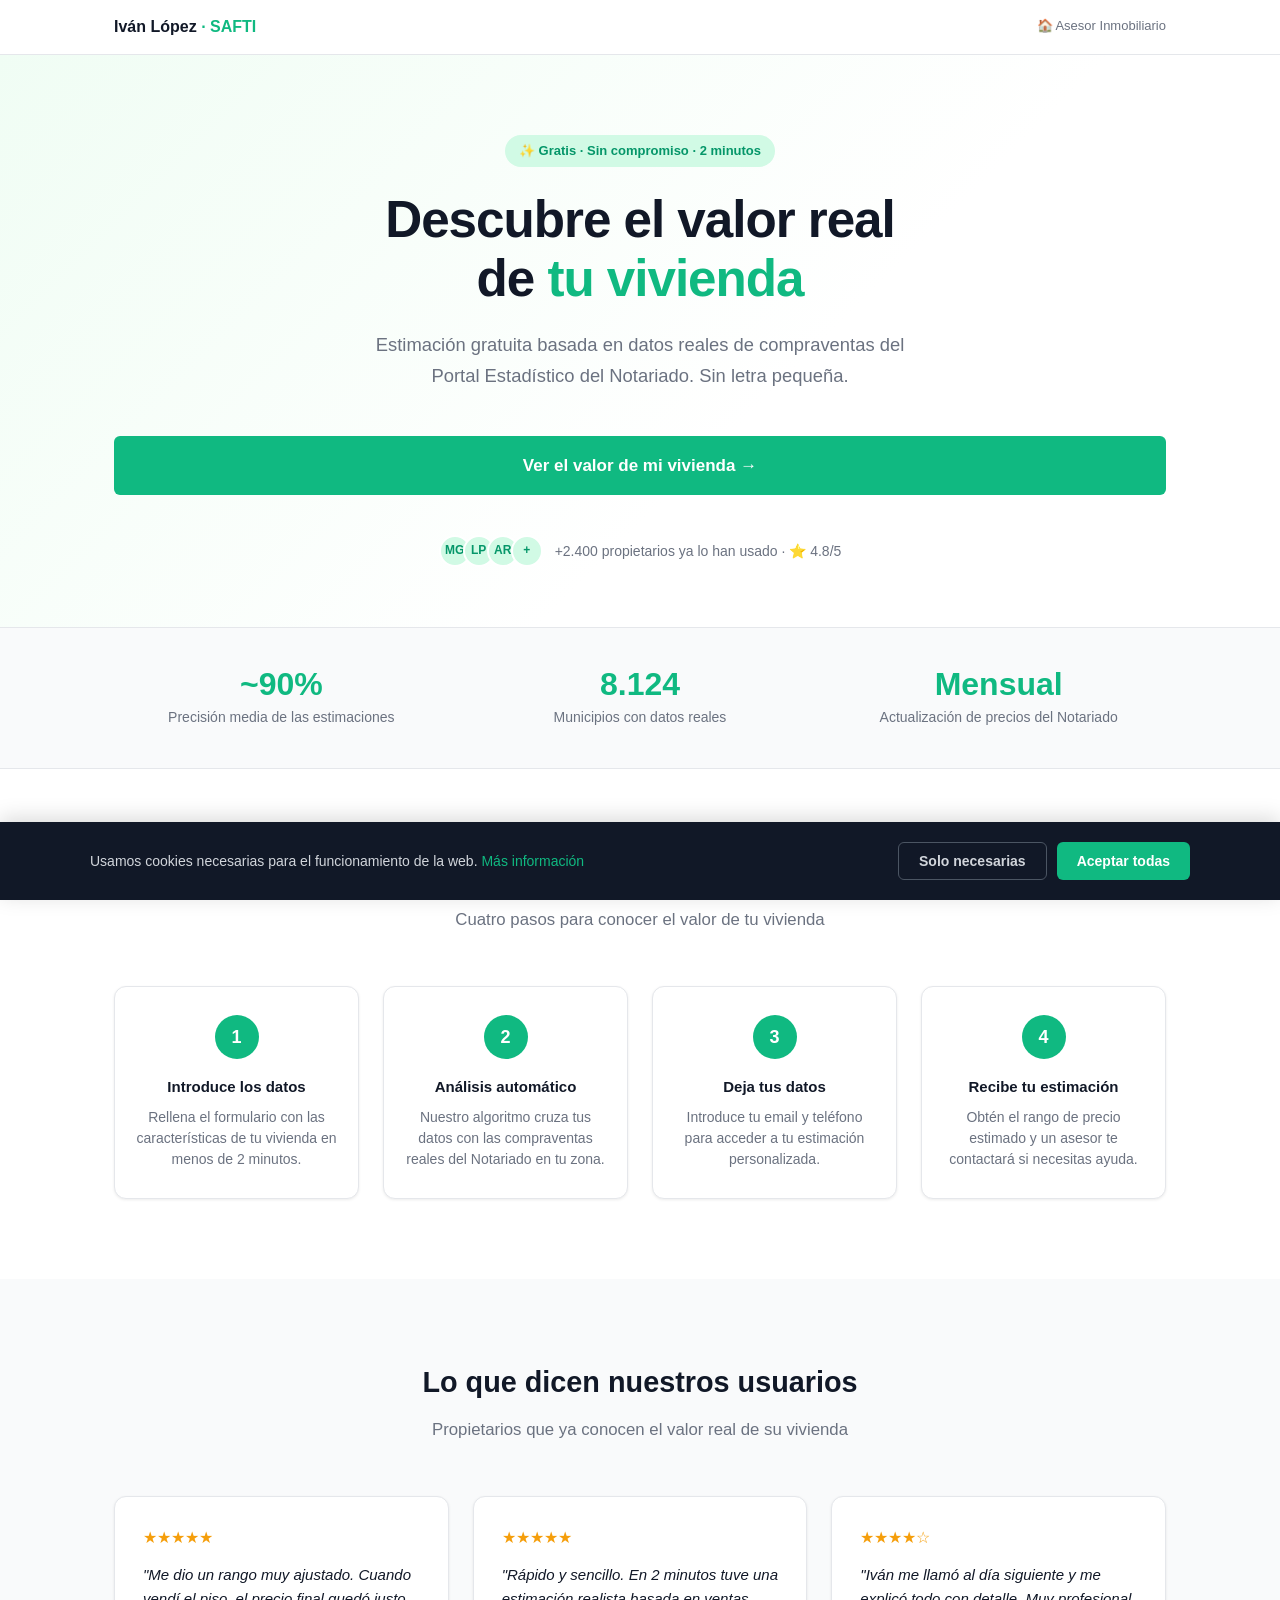
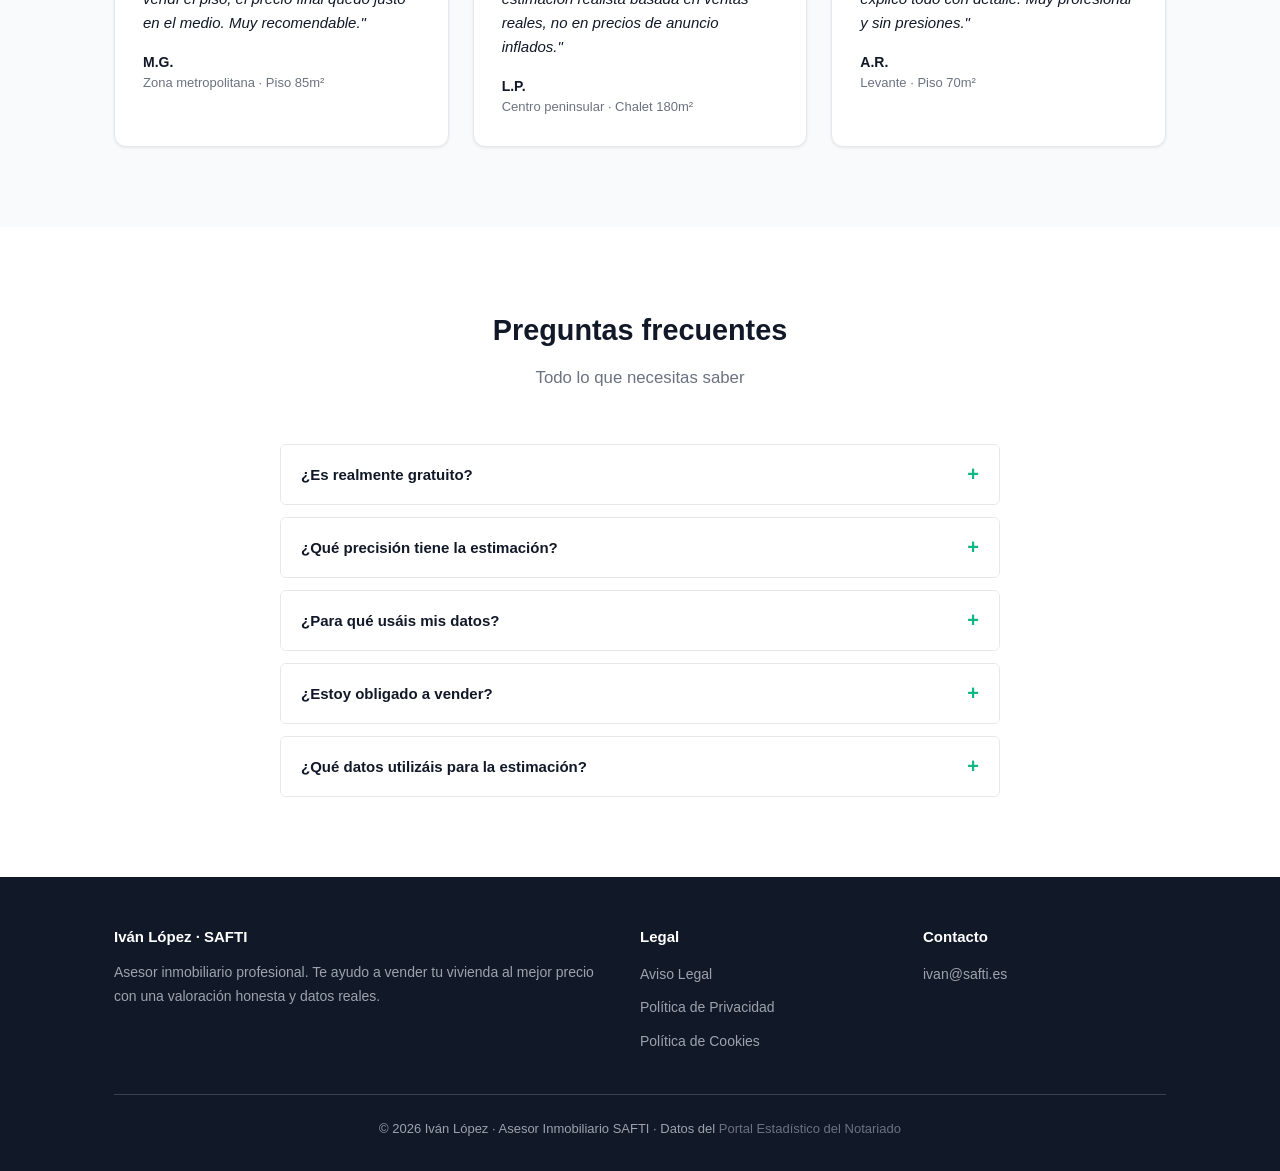
==== commit 49968561: "fix: AEPD compliance - separate checkboxes, legal policy update, anonymize testimonials" ====
--- a/index.html
+++ b/index.html
@@ -1,5 +1,25 @@
 <!DOCTYPE html>
 <html lang="es">
+
+<!-- Meta Pixel -->
+<script>
+!function(f,b,e,v,n,t,s)
+{if(f.fbq)return;n=f.fbq=function(){n.callMethod?
+n.callMethod.apply(n,arguments):n.queue.push(arguments)};
+if(!f._fbq)f._fbq=n;n.push=n;n.loaded=!0;n.version='2.0';
+n.queue=[];t=b.createElement(e);t.async=!0;
+t.src=v;s=b.getElementsByTagName(e)[0];
+s.parentNode.insertBefore(t,s)}(window, document,'script',
+'https://connect.facebook.net/en_US/fbevents.js');
+fbq('init', '506793339161273');
+fbq('track', 'PageView');
+</script>
+<noscript>
+<img height="1" width="1" style="display:none"
+src="https://www.facebook.com/tr?id=506793339161273&ev=PageView&noscript=1"/>
+</noscript>
+<!-- End Meta Pixel -->
+ 
 <head>
     <meta charset="UTF-8">
     <meta name="viewport" content="width=device-width, initial-scale=1.0">
@@ -101,20 +121,20 @@
                 <div class="testimonio">
                     <div class="testimonio__estrellas">★★★★★</div>
                     <p class="testimonio__texto">"Me dio un rango muy ajustado. Cuando vendí el piso, el precio final quedó justo en el medio. Muy recomendable."</p>
-                    <div class="testimonio__autor">María G.</div>
-                    <div class="testimonio__lugar">Barcelona · Piso 85m²</div>
+                    <div class="testimonio__autor">M.G.</div>
+                    <div class="testimonio__lugar">Zona metropolitana · Piso 85m²</div>
                 </div>
                 <div class="testimonio">
                     <div class="testimonio__estrellas">★★★★★</div>
                     <p class="testimonio__texto">"Rápido y sencillo. En 2 minutos tuve una estimación realista basada en ventas reales, no en precios de anuncio inflados."</p>
-                    <div class="testimonio__autor">Luis P.</div>
-                    <div class="testimonio__lugar">Madrid · Chalet 180m²</div>
+                    <div class="testimonio__autor">L.P.</div>
+                    <div class="testimonio__lugar">Centro peninsular · Chalet 180m²</div>
                 </div>
                 <div class="testimonio">
                     <div class="testimonio__estrellas">★★★★☆</div>
                     <p class="testimonio__texto">"Iván me llamó al día siguiente y me explicó todo con detalle. Muy profesional y sin presiones."</p>
-                    <div class="testimonio__autor">Ana R.</div>
-                    <div class="testimonio__lugar">Valencia · Piso 70m²</div>
+                    <div class="testimonio__autor">A.R.</div>
+                    <div class="testimonio__lugar">Levante · Piso 70m²</div>
                 </div>
             </div>
         </div>
@@ -214,9 +234,6 @@
         </div>
     </div>
 
-    <script src="js/algoritmo.js"></script>
-    <script src="js/calculadora.js"></script>
-    <script src="js/supabase.js"></script>
     <script src="js/cookies.js"></script>
 
 </body>
